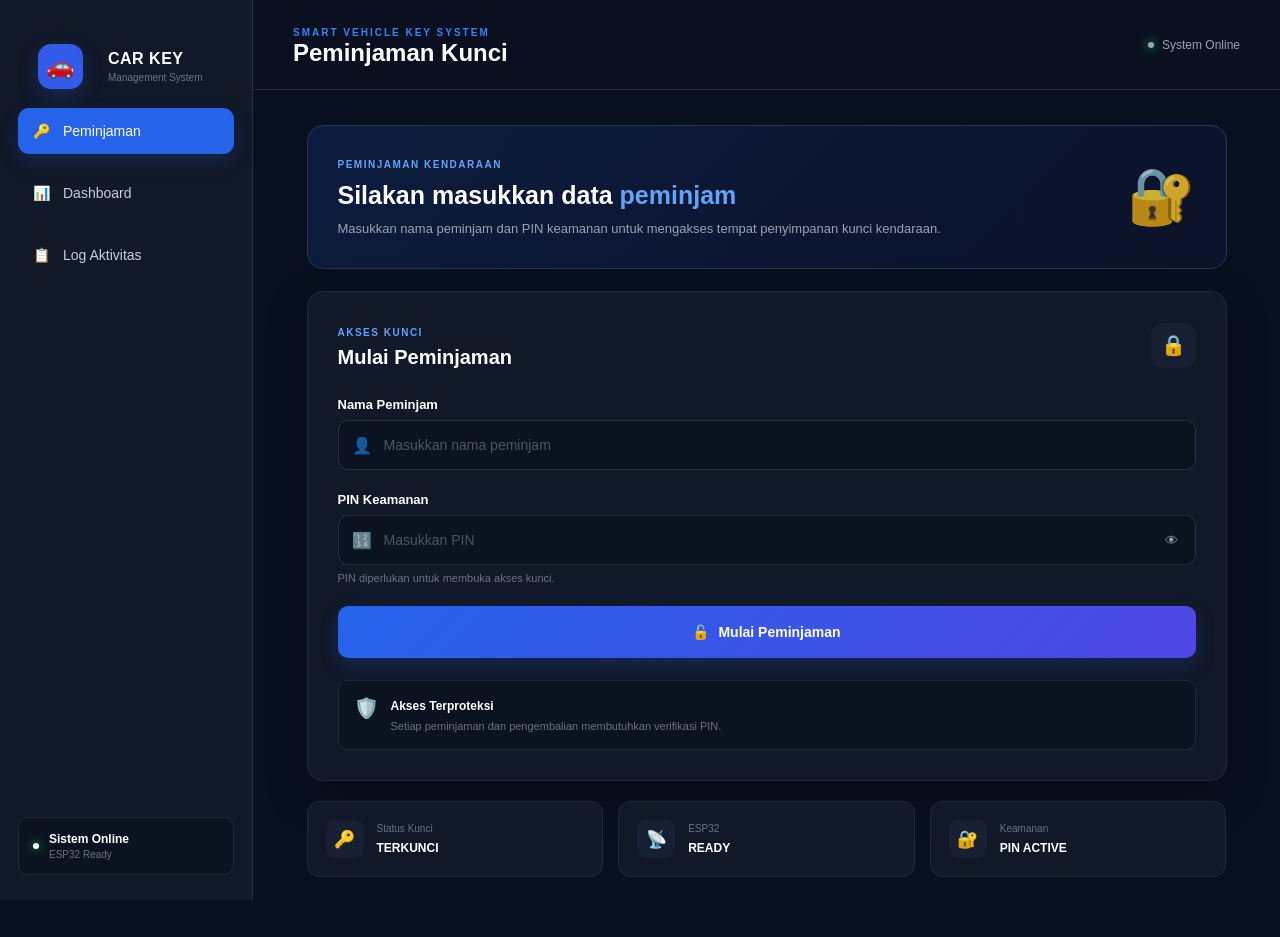
==== website/dashboard.html @ c1d420bd "first kamaju" ====
<!DOCTYPE html>
<html lang="id">

<head>

    <meta charset="UTF-8">

    <meta
        name="viewport"
        content="width=device-width, initial-scale=1.0"
    >

    <title>Dashboard - Car Key Management</title>

    <link
        rel="stylesheet"
        href="style.css"
    >

</head>


<body>


    <!-- SIDEBAR -->

    <aside class="sidebar">

        <div class="brand">

            <div class="brand-icon">
                🚗
            </div>

            <div>

                <h2>CAR KEY</h2>

                <span>
                    Management System
                </span>

            </div>

        </div>


        <nav class="menu">

            <a
                href="index.html"
                class="menu-item"
            >

                <span>🔑</span>

                <span>
                    Peminjaman
                </span>

            </a>


           <a
    href="dashboard.html"
    class="menu-item active"
>

    <span>📊</span>

    <span>
        Dashboard
    </span>

</a>


<a
    href="pengembalian.html"
    class="menu-item"
>

    <span>↩️</span>

    <span>
        Pengembalian
    </span>

</a>


<a
    href="logs.html"
    class="menu-item"
>

    <span>📋</span>

    <span>
        Log Aktivitas
    </span>

</a>

        </nav>


        <div class="sidebar-bottom">

            <div class="system-status">

                <span class="status-dot"></span>

                <div>

                    <strong>
                        Sistem Online
                    </strong>

                    <small>
                        ESP32 Ready
                    </small>

                </div>

            </div>

        </div>

    </aside>



    <!-- MAIN -->

    <main class="main-content">


        <!-- TOPBAR -->

        <header class="topbar">

            <div>

                <span class="page-label">
                    SMART VEHICLE KEY SYSTEM
                </span>

                <h1>
                    Dashboard
                </h1>

            </div>


            <div
                class="top-status"
                id="topStatus"
            >

                <span class="status-dot"></span>

                Checking...

            </div>

        </header>



        <!-- CONTENT -->

        <section class="content">


            <!-- STATUS UTAMA -->

            <div class="dashboard-status-card">


                <div>

                    <span class="card-label">
                        STATUS KUNCI
                    </span>

                    <h2 id="doorStatus">
                        Memuat...
                    </h2>

                    <p id="activity">
                        Mengambil status ESP32...
                    </p>

                </div>


                <div
                    class="dashboard-lock-icon"
                    id="lockIcon"
                >
                    🔒
                </div>


            </div>



            <!-- CONTROL -->

            <div class="loan-card">

                <div class="card-header">

                    <div>

                        <span class="card-label">
                            KONTROL KUNCI
                        </span>

                        <h2>
                            Kontrol Pintu
                        </h2>

                    </div>

                </div>


                <div class="control-buttons">


                    <button
                        class="btn-primary"
                        id="unlockBtn"
                    >

                        🔓
                        UNLOCK

                    </button>


                    <button
                        class="btn-secondary"
                        id="lockBtn"
                    >

                        🔒
                        LOCK

                    </button>


                </div>


                <div
                    id="controlMessage"
                    class="control-message"
                ></div>

            </div>



            <!-- PEMINJAM -->

            <div class="loan-card">

                <div class="card-header">

                    <div>

                        <span class="card-label">
                            INFORMASI PEMINJAMAN
                        </span>

                        <h2>
                            Peminjam Aktif
                        </h2>

                    </div>

                </div>


                <div class="borrower-display">

                    <span>
                        👤
                    </span>

                    <strong id="activeBorrower">
                        Tidak ada peminjam
                    </strong>

                </div>

            </div>



            <!-- INFO ESP32 -->

            <div class="info-grid">


                <div class="info-card">

                    <div class="info-icon">
                        📡
                    </div>

                    <div>

                        <span>
                            ESP32
                        </span>

                        <strong id="espStatus">
                            -
                        </strong>

                    </div>

                </div>



                <div class="info-card">

                    <div class="info-icon">
                        🔌
                    </div>

                    <div>

                        <span>
                            GPIO
                        </span>

                        <strong id="gpio">
                            -
                        </strong>

                    </div>

                </div>



                <div class="info-card">

                    <div class="info-icon">
                        🌐
                    </div>

                    <div>

                        <span>
                            IP ESP32
                        </span>

                        <strong id="espIp">
                            -
                        </strong>

                    </div>

                </div>



                <div class="info-card">

                    <div class="info-icon">
                        📶
                    </div>

                    <div>

                        <span>
                            RSSI
                        </span>

                        <strong id="rssi">
                            -
                        </strong>

                    </div>

                </div>



                <div class="info-card">

                    <div class="info-icon">
                        ⏱️
                    </div>

                    <div>

                        <span>
                            Uptime
                        </span>

                        <strong id="uptime">
                            -
                        </strong>

                    </div>

                </div>



                <div class="info-card">

                    <div class="info-icon">
                        💾
                    </div>

                    <div>

                        <span>
                            Free Heap
                        </span>

                        <strong id="freeHeap">
                            -
                        </strong>

                    </div>

                </div>


            </div>


        </section>


    </main>



    <!-- JAVASCRIPT -->

    <script src="config.js"></script>

    <script src="dashboard.js"></script>


</body>

</html>
---- website/style.css ----
/* =========================================
   GLOBAL
========================================= */

* {
    margin: 0;
    padding: 0;
    box-sizing: border-box;
}

body {
    font-family: Arial, Helvetica, sans-serif;
    background: #0b1120;
    color: #e5e7eb;
    min-height: 100vh;
}


/* =========================================
   SIDEBAR
========================================= */

.sidebar {
    position: fixed;
    left: 0;
    top: 0;

    width: 260px;
    height: 100vh;

    background: #111827;

    border-right: 1px solid #1f2937;

    display: flex;
    flex-direction: column;

    padding: 25px 18px;

    z-index: 100;
}


/* BRAND */

.brand {
    display: flex;
    align-items: center;

    gap: 12px;

    padding: 5px 10px 30px;
}

.brand-icon {
    width: 45px;
    height: 45px;

    background: linear-gradient(
        135deg,
        #2563eb,
        #4f46e5
    );

    border-radius: 12px;

    display: flex;
    align-items: center;
    justify-content: center;

    font-size: 23px;

    box-shadow: 0 8px 25px rgba(37, 99, 235, 0.25);
}

.brand h2 {
    font-size: 16px;
    letter-spacing: 1px;
}

.brand span {
    display: block;

    font-size: 10px;

    color: #6b7280;

    margin-top: 3px;
}


/* MENU */

.menu {
    display: flex;
    flex-direction: column;

    gap: 8px;
}

.menu-item {
    display: flex;
    align-items: center;

    gap: 13px;

    padding: 13px 15px;

    border-radius: 10px;

    color: #9ca3af;

    text-decoration: none;

    font-size: 14px;

    transition: 0.2s;
}

.menu-item:hover {
    background: #1f2937;
    color: white;
}

.menu-item.active {
    background: linear-gradient(
        90deg,
        #1d4ed8,
        #2563eb
    );

    color: white;

    box-shadow: 0 8px 20px rgba(37, 99, 235, 0.18);
}


/* SIDEBAR BOTTOM */

.sidebar-bottom {
    margin-top: auto;
}

.system-status {
    display: flex;

    align-items: center;

    gap: 10px;

    padding: 14px;

    background: #0b1220;

    border: 1px solid #1f2937;

    border-radius: 10px;
}

.system-status strong {
    display: block;

    font-size: 12px;
}

.system-status small {
    display: block;

    margin-top: 3px;

    color: #6b7280;

    font-size: 10px;
}


/* =========================================
   STATUS DOT
========================================= */

.status-dot {
    width: 8px;
    height: 8px;

    border-radius: 50%;

    background: #22c55e;

    box-shadow: 0 0 10px #22c55e;

    display: inline-block;
}


/* =========================================
   MAIN
========================================= */

.main-content {
    margin-left: 260px;

    min-height: 100vh;
}


/* =========================================
   TOPBAR
========================================= */

.topbar {
    height: 90px;

    padding: 20px 40px;

    border-bottom: 1px solid #1f2937;

    display: flex;

    justify-content: space-between;

    align-items: center;

    background: rgba(11, 17, 32, 0.85);
}

.page-label {
    font-size: 10px;

    letter-spacing: 2px;

    color: #3b82f6;

    font-weight: bold;
}

.topbar h1 {
    font-size: 23px;

    margin-top: 5px;
}

.top-status {
    display: flex;

    align-items: center;

    gap: 8px;

    font-size: 12px;

    color: #9ca3af;
}


/* =========================================
   CONTENT
========================================= */

.content {
    max-width: 1000px;

    margin: auto;

    padding: 35px 40px 60px;
}


/* =========================================
   WELCOME CARD
========================================= */

.welcome-card {
    display: flex;

    justify-content: space-between;

    align-items: center;

    padding: 28px 30px;

    margin-bottom: 22px;

    border-radius: 16px;

    background:
        linear-gradient(
            135deg,
            rgba(37, 99, 235, 0.15),
            rgba(79, 70, 229, 0.05)
        );

    border: 1px solid #263554;
}

.card-label {
    color: #60a5fa;

    font-size: 10px;

    font-weight: bold;

    letter-spacing: 1.5px;
}

.welcome-card h2 {
    font-size: 25px;

    margin: 9px 0;
}

.welcome-card h2 span {
    color: #60a5fa;
}

.welcome-card p {
    max-width: 650px;

    color: #9ca3af;

    font-size: 13px;

    line-height: 1.6;
}

.welcome-icon {
    font-size: 55px;

    opacity: 0.8;
}


/* =========================================
   LOAN CARD
========================================= */

.loan-card {
    background: #111827;

    border: 1px solid #1f2937;

    border-radius: 16px;

    padding: 30px;

    box-shadow:
        0 15px 40px rgba(0, 0, 0, 0.25);
}

.card-header {
    display: flex;

    justify-content: space-between;

    align-items: center;

    margin-bottom: 28px;
}

.card-header h2 {
    margin-top: 6px;

    font-size: 20px;
}

.lock-icon {
    width: 45px;
    height: 45px;

    border-radius: 12px;

    background: #172033;

    display: flex;

    align-items: center;
    justify-content: center;

    font-size: 20px;
}


/* =========================================
   FORM
========================================= */

.form-group {
    margin-bottom: 22px;
}

.form-group label {
    display: block;

    font-size: 13px;

    font-weight: bold;

    margin-bottom: 8px;
}

.input-wrapper {
    position: relative;
}

.input-icon {
    position: absolute;

    left: 14px;

    top: 50%;

    transform: translateY(-50%);

    font-size: 16px;

    opacity: 0.7;
}

.input-wrapper input {
    width: 100%;

    height: 50px;

    background: #0b1220;

    border: 1px solid #263244;

    border-radius: 10px;

    color: white;

    font-size: 14px;

    padding: 0 45px;

    outline: none;

    transition: 0.2s;
}

.input-wrapper input:focus {
    border-color: #3b82f6;

    box-shadow:
        0 0 0 3px rgba(59, 130, 246, 0.1);
}

.input-wrapper input::placeholder {
    color: #4b5563;
}

.show-pin {
    position: absolute;

    right: 10px;

    top: 50%;

    transform: translateY(-50%);

    background: transparent;

    border: none;

    color: #9ca3af;

    cursor: pointer;

    padding: 8px;
}

.show-pin:hover {
    color: white;
}

.input-help {
    display: block;

    color: #6b7280;

    font-size: 11px;

    margin-top: 7px;
}


/* =========================================
   BUTTON
========================================= */

.btn-primary {
    width: 100%;

    height: 52px;

    border: none;

    border-radius: 10px;

    background: linear-gradient(
        135deg,
        #2563eb,
        #4f46e5
    );

    color: white;

    font-size: 14px;

    font-weight: bold;

    cursor: pointer;

    display: flex;

    align-items: center;

    justify-content: center;

    gap: 9px;

    transition: 0.2s;

    box-shadow:
        0 8px 20px rgba(37, 99, 235, 0.2);
}

.btn-primary:hover {
    transform: translateY(-1px);

    box-shadow:
        0 12px 25px rgba(37, 99, 235, 0.3);
}

.btn-primary:active {
    transform: translateY(0);
}


/* =========================================
   SECURITY
========================================= */

.security-info {
    margin-top: 22px;

    padding: 15px;

    border-radius: 10px;

    background: #0b1220;

    border: 1px solid #1f2937;

    display: flex;

    gap: 12px;

    align-items: flex-start;
}

.security-icon {
    font-size: 20px;
}

.security-info strong {
    font-size: 12px;
}

.security-info p {
    color: #6b7280;

    font-size: 11px;

    margin-top: 4px;

    line-height: 1.5;
}


/* =========================================
   INFO GRID
========================================= */

.info-grid {
    display: grid;

    grid-template-columns:
        repeat(3, 1fr);

    gap: 15px;

    margin-top: 20px;
}

.info-card {
    background: #111827;

    border: 1px solid #1f2937;

    border-radius: 12px;

    padding: 18px;

    display: flex;

    align-items: center;

    gap: 13px;
}

.info-icon {
    width: 38px;
    height: 38px;

    background: #172033;

    border-radius: 9px;

    display: flex;

    align-items: center;

    justify-content: center;

    font-size: 17px;
}

.info-card span {
    display: block;

    color: #6b7280;

    font-size: 10px;

    margin-bottom: 4px;
}

.info-card strong {
    font-size: 12px;
}


/* =========================================
   RESPONSIVE
========================================= */

@media (max-width: 800px) {

    .sidebar {
        width: 210px;
    }

    .main-content {
        margin-left: 210px;
    }

    .content {
        padding: 25px 20px;
    }

    .topbar {
        padding: 20px;
    }

    .info-grid {
        grid-template-columns: 1fr;
    }

}


@media (max-width: 600px) {

    .sidebar {
        position: relative;

        width: 100%;

        height: auto;

        border-right: none;

        border-bottom: 1px solid #1f2937;
    }

    .main-content {
        margin-left: 0;
    }

    .menu {
        flex-direction: row;

        overflow-x: auto;
    }

    .menu-item {
        white-space: nowrap;
    }

    .sidebar-bottom {
        display: none;
    }

    .topbar {
        height: auto;

        gap: 15px;

        align-items: flex-start;

        flex-direction: column;
    }

    .welcome-card {
        align-items: flex-start;
    }

    .welcome-icon {
        display: none;
    }

}

/* =================================
   DASHBOARD
================================= */

.dashboard-status-card {

    display: flex;

    justify-content: space-between;

    align-items: center;

    padding: 30px;

    margin-bottom: 20px;

    border-radius: 18px;

    background:
        linear-gradient(
            135deg,
            rgba(255,255,255,0.08),
            rgba(255,255,255,0.03)
        );

    border: 1px solid rgba(255,255,255,0.08);

}


.dashboard-status-card h2 {

    margin: 10px 0;

    font-size: 32px;

}


.dashboard-status-card p {

    margin: 0;

    opacity: 0.65;

}


.dashboard-lock-icon {

    font-size: 70px;

}


.control-buttons {

    display: flex;

    gap: 15px;

    margin-top: 20px;

}


.btn-secondary {

    padding: 14px 24px;

    border: 1px solid rgba(255,255,255,0.15);

    border-radius: 10px;

    background: rgba(255,255,255,0.06);

    color: white;

    cursor: pointer;

    font-size: 15px;

    font-weight: 600;

}


.btn-secondary:hover {

    background: rgba(255,255,255,0.12);

}


.btn-primary:disabled,
.btn-secondary:disabled {

    opacity: 0.5;

    cursor: not-allowed;

}


.control-message {

    margin-top: 18px;

    min-height: 24px;

    font-size: 14px;

}


.borrower-display {

    display: flex;

    align-items: center;

    gap: 15px;

    padding: 20px;

    border-radius: 12px;

    background: rgba(255,255,255,0.04);

}


.borrower-display span {

    font-size: 30px;

}


.borrower-display strong {

    font-size: 20px;

}


.status-dot.offline {

    background: #777;

}

/* ==========================================
   REDESIGN HALAMAN PENGEMBALIAN
   ========================================== */

.return-page {
    max-width: 1000px;
}


/* ==========================================
   HEADER
   ========================================== */

.return-header {
    display: flex;
    align-items: center;
    gap: 18px;

    margin-bottom: 25px;
}

.return-header-icon {
    width: 58px;
    height: 58px;

    display: flex;
    align-items: center;
    justify-content: center;

    border-radius: 15px;

    background: rgba(255, 255, 255, 0.07);

    font-size: 28px;
}

.return-header h2 {
    margin: 0 0 5px;

    font-size: 24px;
}

.return-header p {
    margin: 0;

    font-size: 14px;

    opacity: 0.6;

    line-height: 1.5;
}


/* ==========================================
   PEMINJAM AKTIF
   ========================================== */

.return-borrower-card {
    display: flex;
    align-items: center;

    gap: 16px;

    padding: 20px 22px;

    margin-bottom: 20px;

    border-radius: 15px;

    background: rgba(255, 255, 255, 0.04);

    border: 1px solid rgba(255, 255, 255, 0.08);
}

.return-borrower-icon {
    width: 48px;
    height: 48px;

    display: flex;
    align-items: center;
    justify-content: center;

    border-radius: 12px;

    background: rgba(255, 255, 255, 0.07);

    font-size: 22px;
}

.return-borrower-info {
    display: flex;
    flex-direction: column;

    gap: 5px;

    flex: 1;
}

.return-borrower-info span {
    font-size: 11px;

    letter-spacing: 0.8px;

    opacity: 0.5;
}

.return-borrower-info strong {
    font-size: 17px;
}

.borrower-status {
    padding: 7px 12px;

    border-radius: 20px;

    font-size: 11px;

    font-weight: 700;

    background: rgba(255, 255, 255, 0.07);
}


/* ==========================================
   PROCESS CARD
   ========================================== */

.return-process-card {
    padding: 28px;

    border-radius: 18px;

    background: rgba(255, 255, 255, 0.035);

    border: 1px solid rgba(255, 255, 255, 0.08);
}

.return-process-title {
    margin-bottom: 25px;
}

.section-label {
    display: block;

    margin-bottom: 6px;

    font-size: 11px;

    letter-spacing: 1px;

    opacity: 0.5;
}

.return-process-title h2 {
    margin: 0;

    font-size: 21px;
}


/* ==========================================
   STEP INDICATOR
   ========================================== */

.return-steps {
    display: flex;
    align-items: center;

    margin-bottom: 28px;
}

.return-step {
    display: flex;
    align-items: center;

    gap: 10px;

    opacity: 0.35;

    transition: 0.25s ease;
}

.return-step.active {
    opacity: 1;
}

.step-number {
    width: 34px;
    height: 34px;

    display: flex;
    align-items: center;
    justify-content: center;

    border-radius: 50%;

    background: rgba(255, 255, 255, 0.08);

    font-size: 13px;

    font-weight: 700;
}

.return-step.active .step-number {
    background: rgba(255, 255, 255, 0.18);
}

.step-info {
    display: flex;
    flex-direction: column;

    gap: 3px;
}

.step-info strong {
    font-size: 12px;
}

.step-info span {
    font-size: 10px;

    opacity: 0.55;
}

.step-line {
    flex: 1;

    height: 1px;

    margin: 0 14px;

    background: rgba(255, 255, 255, 0.12);
}


/* ==========================================
   INSTRUKSI
   ========================================== */

.return-instruction {
    display: flex;

    gap: 14px;

    padding: 17px;

    margin-bottom: 25px;

    border-radius: 13px;

    background: rgba(255, 255, 255, 0.035);

    border: 1px solid rgba(255, 255, 255, 0.07);
}

.instruction-icon {
    width: 40px;
    height: 40px;

    flex-shrink: 0;

    display: flex;
    align-items: center;
    justify-content: center;

    border-radius: 10px;

    background: rgba(255, 255, 255, 0.07);

    font-size: 19px;
}

.return-instruction strong {
    display: block;

    margin-bottom: 5px;

    font-size: 13px;
}

.return-instruction p {
    margin: 0;

    font-size: 12px;

    line-height: 1.6;

    opacity: 0.6;
}


/* ==========================================
   PIN
   ========================================== */

.return-pin-group {
    display: flex;

    flex-direction: column;

    gap: 8px;

    margin-bottom: 18px;
}

.return-pin-group label {
    font-size: 12px;

    font-weight: 700;

    letter-spacing: 0.5px;
}

.return-pin-group input {
    width: 100%;

    box-sizing: border-box;

    padding: 14px 16px;

    border-radius: 11px;

    border: 1px solid rgba(255, 255, 255, 0.12);

    background: rgba(255, 255, 255, 0.045);

    color: inherit;

    font-size: 16px;

    outline: none;

    transition: 0.2s ease;
}

.return-pin-group input:focus {
    border-color: rgba(255, 255, 255, 0.35);

    background: rgba(255, 255, 255, 0.06);
}


/* ==========================================
   BUTTON
   ========================================== */

.return-button {
    width: 100%;

    padding: 15px 20px;

    border-radius: 11px;

    font-size: 13px;

    font-weight: 700;

    letter-spacing: 0.3px;

    cursor: pointer;

    transition: 0.2s ease;
}

.return-button:disabled {
    opacity: 0.5;

    cursor: not-allowed;
}

#finishReturnBtn {
    margin-top: 10px;
}


/* ==========================================
   MESSAGE
   ========================================== */

#returnMessage {
    margin-top: 16px;

    padding: 12px;

    border-radius: 10px;

    text-align: center;

    font-size: 12px;

    line-height: 1.5;
}


/* ==========================================
   MOBILE
   ========================================== */

@media (max-width: 768px) {

    .return-header {
        align-items: flex-start;
    }

    .return-header h2 {
        font-size: 20px;
    }

    .return-process-card {
        padding: 20px;
    }

    .return-steps {
        align-items: flex-start;
    }

    .return-step {
        flex-direction: column;
        text-align: center;
    }

    .step-line {
        margin-top: 16px;
    }

    .step-info span {
        display: none;
    }

    .borrower-status {
        display: none;
    }

}

/* =========================================================
   SMART VEHICLE KEY SYSTEM
   LOG AKTIVITAS
   ========================================================= */


/* =========================================================
   RESET DASAR
   ========================================================= */

* {
    box-sizing: border-box;
}

html,
body {
    margin: 0;
    padding: 0;
    min-height: 100%;
}


/* =========================================================
   BODY
   ========================================================= */

body {
    background: #080f1f;
    color: #ffffff;
    font-family: Arial, Helvetica, sans-serif;
}


/* =========================================================
   SIDEBAR
   ========================================================= */

.sidebar {
    position: fixed;
    left: 0;
    top: 0;

    width: 253px;
    height: 100vh;

    background: #111827;

    border-right: 1px solid #253047;

    display: flex;
    flex-direction: column;

    z-index: 1000;
}


/* =========================================================
   BRAND
   ========================================================= */

.brand {
    display: flex;
    align-items: center;

    padding: 19px 20px;

    min-height: 78px;
}


.brand-icon {
    width: 45px;
    height: 45px;

    background: #315be8;

    border-radius: 13px;

    display: flex;
    align-items: center;
    justify-content: center;

    font-size: 23px;

    margin-right: 13px;

    box-shadow: 0 7px 20px rgba(37, 99, 235, 0.25);
}


.brand h2 {
    margin: 0;

    font-size: 16px;

    letter-spacing: 0.5px;

    color: #ffffff;
}


.brand span {
    display: block;

    margin-top: 4px;

    font-size: 10px;

    color: #66758f;
}


/* =========================================================
   SIDEBAR MENU
   ========================================================= */

.sidebar-menu {
    padding: 15px 11px;
}


.menu-item {
    display: flex;
    align-items: center;

    height: 46px;

    padding: 0 15px;

    margin-bottom: 8px;

    border-radius: 11px;

    color: #c6cedd;

    text-decoration: none;

    font-size: 14px;

    transition:
        background 0.2s ease,
        color 0.2s ease;
}


.menu-item:hover {
    background: #18243a;

    color: #ffffff;
}


.menu-item.active {
    background: #2563eb;

    color: #ffffff;

    box-shadow:
        0 8px 20px rgba(37, 99, 235, 0.18);
}


.menu-icon {
    width: 27px;

    font-size: 15px;

    text-align: center;

    margin-right: 5px;
}


/* =========================================================
   SIDEBAR STATUS
   ========================================================= */

.sidebar-status {
    margin-top: auto;

    margin-left: 11px;
    margin-right: 18px;
    margin-bottom: 25px;

    min-height: 58px;

    border: 1px solid #26334a;

    border-radius: 10px;

    background: #0c1424;

    display: flex;
    align-items: center;

    padding: 12px 13px;
}


.status-indicator {
    width: 8px;
    height: 8px;

    border-radius: 50%;

    background: #22c55e;

    margin-right: 10px;

    box-shadow:
        0 0 8px rgba(34, 197, 94, 0.65);
}


.sidebar-status strong {
    display: block;

    font-size: 11px;

    color: #ffffff;
}


.sidebar-status small {
    display: block;

    margin-top: 3px;

    font-size: 9px;

    color: #71809c;
}


/* =========================================================
   MAIN CONTENT
   ========================================================= */

.main-content {
    margin-left: 253px;

    min-height: 100vh;

    background: #080f1f;
}


/* =========================================================
   TOPBAR
   ========================================================= */

.topbar {
    min-height: 79px;

    padding: 14px 40px;

    border-bottom: 1px solid #202b40;

    display: flex;

    align-items: center;

    justify-content: space-between;
}


.system-label {
    color: #3b82f6;

    font-size: 9px;

    font-weight: 700;

    letter-spacing: 3px;

    margin-bottom: 5px;
}


.topbar h1 {
    margin: 0;

    font-size: 24px;

    line-height: 1.1;

    color: #ffffff;
}


.system-online {
    display: flex;

    align-items: center;

    gap: 8px;

    color: #b8c2d4;

    font-size: 12px;
}


.system-online span {
    width: 8px;
    height: 8px;

    border-radius: 50%;

    background: #22c55e;

    box-shadow:
        0 0 8px rgba(34, 197, 94, 0.75);
}


/* =========================================================
   LOG CONTAINER
   ========================================================= */

.logs-container {
    padding: 35px 86px 50px 86px;
}


/* =========================================================
   LOG CARD
   ========================================================= */

.logs-card {
    width: 100%;

    background: #111827;

    border: 1px solid #253452;

    border-radius: 18px;

    padding: 28px;

    box-shadow:
        0 10px 30px rgba(0, 0, 0, 0.15);
}


/* =========================================================
   LOG HEADER
   ========================================================= */

.logs-header {
    display: flex;

    align-items: center;

    justify-content: space-between;

    gap: 20px;

    margin-bottom: 25px;
}


.logs-title-small {
    color: #3b82f6;

    font-size: 10px;

    font-weight: 700;

    letter-spacing: 2px;

    margin-bottom: 8px;
}


.logs-title {
    margin: 0;

    font-size: 23px;

    color: #ffffff;
}


.logs-subtitle {
    margin: 8px 0 0 0;

    color: #71809c;

    font-size: 12px;

    line-height: 1.5;
}


/* =========================================================
   REFRESH BUTTON
   ========================================================= */

.refresh-btn {
    border: 0;

    outline: none;

    background: #2563eb;

    color: #ffffff;

    border-radius: 9px;

    padding: 11px 17px;

    font-size: 12px;

    font-weight: 700;

    cursor: pointer;

    white-space: nowrap;

    transition:
        transform 0.15s ease,
        opacity 0.15s ease;
}


.refresh-btn:hover {
    opacity: 0.9;

    transform: translateY(-1px);
}


.refresh-btn:active {
    transform: translateY(0);
}


.refresh-btn:disabled {
    opacity: 0.6;

    cursor: wait;

    transform: none;
}


/* =========================================================
   TABLE WRAPPER
   ========================================================= */

.table-wrapper {
    width: 100%;

    overflow-x: auto;

    border: 1px solid #253452;

    border-radius: 12px;

    background: #0c1424;
}


/* =========================================================
   TABLE
   ========================================================= */

.activity-table {
    width: 100%;

    min-width: 760px;

    border-collapse: collapse;
}


.activity-table thead {
    background: #172033;
}


.activity-table th {
    padding: 15px 16px;

    text-align: left;

    color: #7ea9ff;

    font-size: 10px;

    font-weight: 700;

    letter-spacing: 1px;

    text-transform: uppercase;

    white-space: nowrap;
}


.activity-table td {
    padding: 15px 16px;

    border-top: 1px solid #202d45;

    color: #d9e1ef;

    font-size: 12px;

    white-space: nowrap;
}


.activity-table tbody tr {
    transition: background 0.15s ease;
}


.activity-table tbody tr:hover {
    background: #141e31;
}


/* =========================================================
   LOAN ID
   ========================================================= */

.activity-table td strong {
    color: #ffffff;

    font-weight: 700;
}


/* =========================================================
   ACTIVITY BADGE
   ========================================================= */

.activity-badge {
    display: inline-flex;

    align-items: center;

    padding: 6px 10px;

    border-radius: 7px;

    background: rgba(59, 130, 246, 0.12);

    color: #60a5fa;

    font-size: 10px;

    font-weight: 700;

    letter-spacing: 0.3px;
}


/* =========================================================
   STATUS BADGE
   ========================================================= */

.status-badge {
    display: inline-flex;

    align-items: center;

    gap: 7px;

    padding: 6px 10px;

    border-radius: 20px;

    font-size: 10px;

    font-weight: 700;
}


.status-success {
    background: rgba(34, 197, 94, 0.12);

    color: #4ade80;
}


.status-failed {
    background: rgba(239, 68, 68, 0.12);

    color: #f87171;
}


.status-dot {
    width: 6px;
    height: 6px;

    border-radius: 50%;

    background: currentColor;
}


/* =========================================================
   LOADING
   ========================================================= */

.loading {
    padding: 40px !important;

    text-align: center !important;

    color: #71809c !important;
}


/* =========================================================
   EMPTY / ERROR
   ========================================================= */

.empty-row {
    padding: 40px !important;

    text-align: center !important;

    color: #66758f !important;

    line-height: 1.7;
}


.empty-row small {
    color: #52617a;
}


/* =========================================================
   SCROLLBAR
   ========================================================= */

.table-wrapper::-webkit-scrollbar {
    height: 7px;
}


.table-wrapper::-webkit-scrollbar-track {
    background: #0b1220;
}


.table-wrapper::-webkit-scrollbar-thumb {
    background: #293751;

    border-radius: 10px;
}


.table-wrapper::-webkit-scrollbar-thumb:hover {
    background: #3a4b6a;
}


/* =========================================================
   RESPONSIVE
   ========================================================= */

@media (max-width: 1000px) {

    .sidebar {
        width: 220px;
    }

    .main-content {
        margin-left: 220px;
    }

    .logs-container {
        padding: 30px;
    }

}


@media (max-width: 760px) {

    .sidebar {
        position: relative;

        width: 100%;

        height: auto;

        border-right: none;

        border-bottom: 1px solid #253047;
    }


    .sidebar-menu {
        display: flex;

        overflow-x: auto;

        padding: 10px;
    }


    .menu-item {
        flex: 0 0 auto;

        margin-right: 5px;

        margin-bottom: 0;
    }


    .sidebar-status {
        display: none;
    }


    .main-content {
        margin-left: 0;
    }


    .topbar {
        padding: 18px 22px;
    }


    .logs-container {
        padding: 22px;
    }


    .logs-header {
        align-items: flex-start;

        flex-direction: column;
    }

}
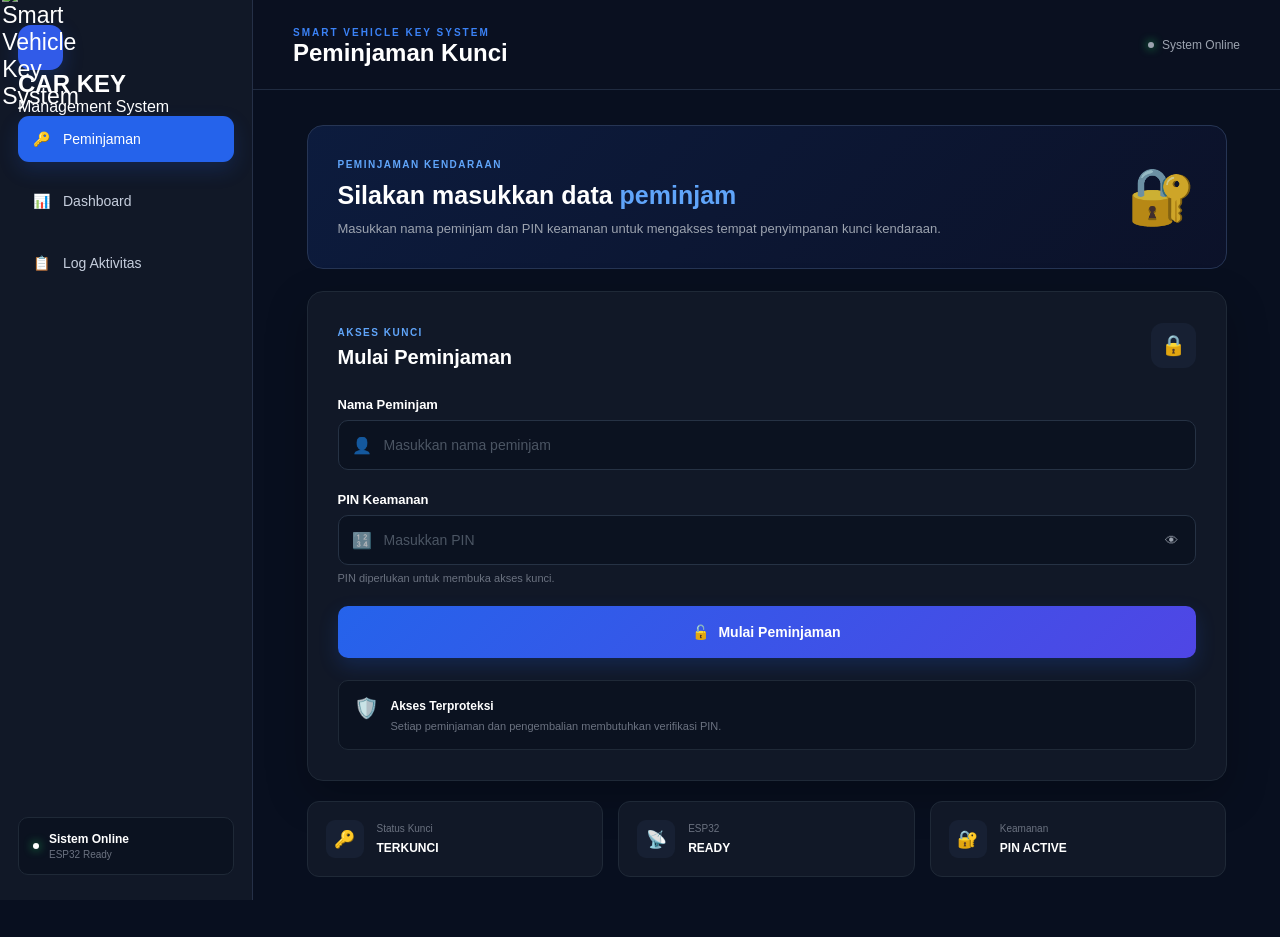
==== commit a6136ae8: "Replace car emoji with logo image in dashboard" ====
--- a/website/dashboard.html
+++ b/website/dashboard.html
@@ -30,7 +30,7 @@
         <div class="brand">
 
             <div class="brand-icon">
-                🚗
+            <img src="assets/logo.png" alt="Smart Vehicle Key System">
             </div>
 
             <div>
@@ -458,4 +458,4 @@
 
 </body>
 
-</html>+</html>
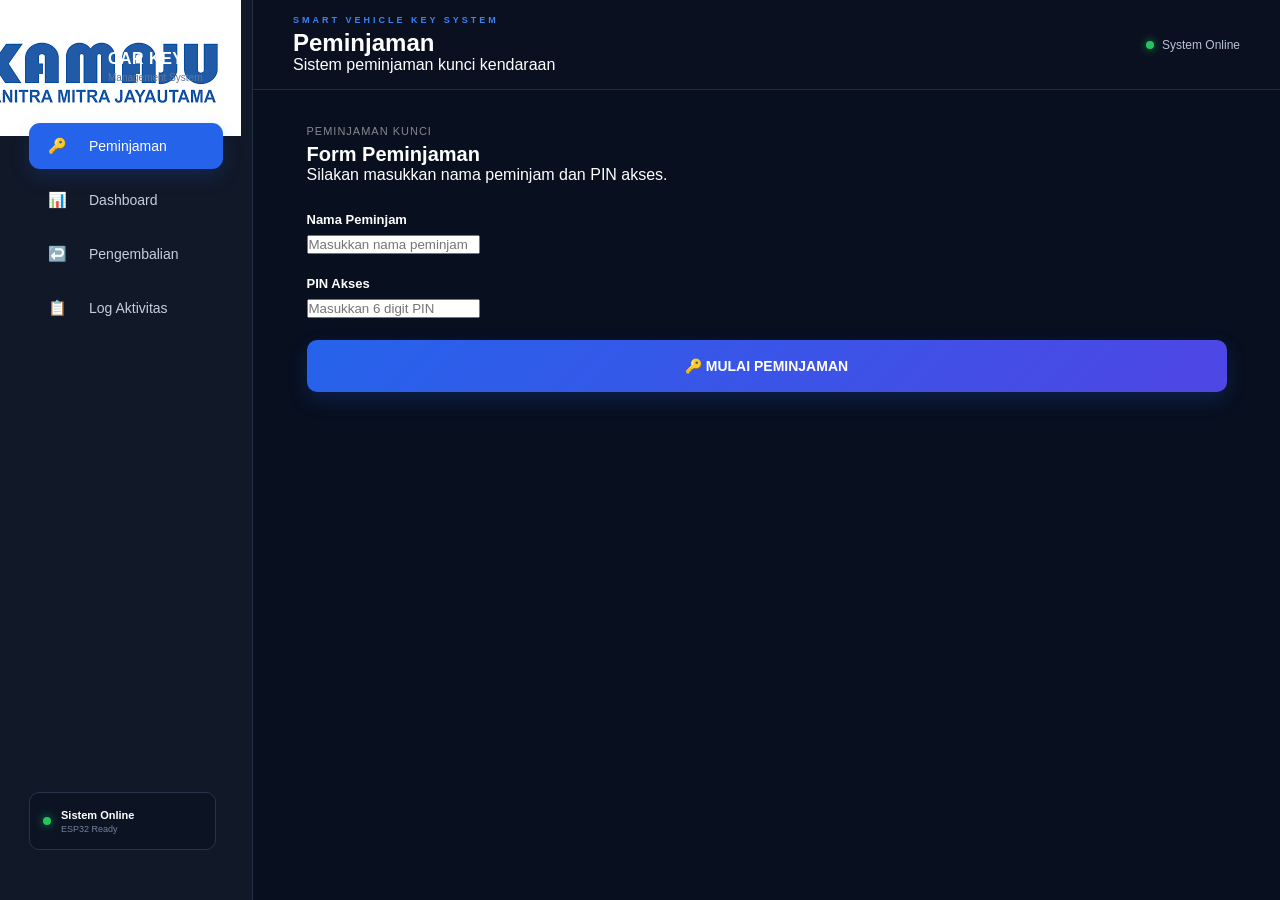
==== commit 1ce5e031: "Update dashboard title and sidebar content" ====
--- a/website/dashboard.html
+++ b/website/dashboard.html
@@ -10,8 +10,16 @@
         content="width=device-width, initial-scale=1.0"
     >
 
-    <title>Dashboard - Car Key Management</title>
-
+    <title>Dashboard - CAR KEY</title>
+
+    <!-- FAVICON -->
+    <link
+        rel="icon"
+        type="image/png"
+        href="assets/logo.png"
+    >
+
+    <!-- CSS -->
     <link
         rel="stylesheet"
         href="style.css"
@@ -23,437 +31,383 @@
 <body>
 
 
-    <!-- SIDEBAR -->
-
-    <aside class="sidebar">
-
-        <div class="brand">
-
-            <div class="brand-icon">
-            <img src="assets/logo.png" alt="Smart Vehicle Key System">
-            </div>
-
-            <div>
-
-                <h2>CAR KEY</h2>
-
-                <span>
-                    Management System
-                </span>
-
-            </div>
-
-        </div>
-
-
-        <nav class="menu">
-
-            <a
-                href="index.html"
-                class="menu-item"
+<!-- ==========================================
+     SIDEBAR
+========================================== -->
+
+<aside class="sidebar">
+
+
+    <!-- BRAND -->
+
+    <div class="brand">
+
+        <div class="brand-icon">
+
+            <img
+                src="assets/logo.png"
+                alt="Smart Vehicle Key System"
             >
 
-                <span>🔑</span>
-
-                <span>
-                    Peminjaman
-                </span>
-
-            </a>
-
-
-           <a
-    href="dashboard.html"
-    class="menu-item active"
->
-
-    <span>📊</span>
-
-    <span>
-        Dashboard
-    </span>
-
-</a>
-
-
-<a
-    href="pengembalian.html"
-    class="menu-item"
->
-
-    <span>↩️</span>
-
-    <span>
-        Pengembalian
-    </span>
-
-</a>
-
-
-<a
-    href="logs.html"
-    class="menu-item"
->
-
-    <span>📋</span>
-
-    <span>
-        Log Aktivitas
-    </span>
-
-</a>
-
-        </nav>
-
-
-        <div class="sidebar-bottom">
-
-            <div class="system-status">
-
-                <span class="status-dot"></span>
+        </div>
+
+
+        <div>
+
+            <h2>
+                CAR KEY
+            </h2>
+
+            <span>
+                Management System
+            </span>
+
+        </div>
+
+    </div>
+
+
+
+    <!-- MENU -->
+
+    <nav class="sidebar-menu">
+
+
+        <!-- PEMINJAMAN -->
+
+        <a
+            href="index.html"
+            class="menu-item"
+        >
+
+            <span class="menu-icon">
+                🔑
+            </span>
+
+            <span>
+                Peminjaman
+            </span>
+
+        </a>
+
+
+
+        <!-- DASHBOARD -->
+
+        <a
+            href="dashboard.html"
+            class="menu-item active"
+        >
+
+            <span class="menu-icon">
+                📊
+            </span>
+
+            <span>
+                Dashboard
+            </span>
+
+        </a>
+
+
+
+        <!-- PENGEMBALIAN -->
+
+        <a
+            href="pengembalian.html"
+            class="menu-item"
+        >
+
+            <span class="menu-icon">
+                ↩️
+            </span>
+
+            <span>
+                Pengembalian
+            </span>
+
+        </a>
+
+
+
+        <!-- LOG -->
+
+        <a
+            href="logs.html"
+            class="menu-item"
+        >
+
+            <span class="menu-icon">
+                📋
+            </span>
+
+            <span>
+                Log Aktivitas
+            </span>
+
+        </a>
+
+
+    </nav>
+
+
+
+    <!-- SYSTEM STATUS -->
+
+    <div class="sidebar-status">
+
+        <div class="status-indicator"></div>
+
+        <div>
+
+            <strong>
+                Sistem Online
+            </strong>
+
+            <small>
+                ESP32 Ready
+            </small>
+
+        </div>
+
+    </div>
+
+
+</aside>
+
+
+
+<!-- ==========================================
+     MAIN CONTENT
+========================================== -->
+
+<main class="main-content">
+
+
+    <!-- TOPBAR -->
+
+    <header class="topbar">
+
+        <div>
+
+            <div class="system-label">
+                SMART VEHICLE KEY SYSTEM
+            </div>
+
+            <h1>
+                Dashboard
+            </h1>
+
+            <p>
+                Kontrol dan monitoring tempat penyimpanan kunci
+            </p>
+
+        </div>
+
+
+        <div class="system-online">
+
+            <span></span>
+
+            System Online
+
+        </div>
+
+    </header>
+
+
+
+    <!-- CONTENT -->
+
+    <section class="content">
+
+
+        <!-- STATUS CARD -->
+
+        <div class="card">
+
+            <div class="card-header">
 
                 <div>
 
-                    <strong>
-                        Sistem Online
-                    </strong>
-
-                    <small>
-                        ESP32 Ready
-                    </small>
-
-                </div>
-
-            </div>
-
-        </div>
-
-    </aside>
-
-
-
-    <!-- MAIN -->
-
-    <main class="main-content">
-
-
-        <!-- TOPBAR -->
-
-        <header class="topbar">
-
-            <div>
-
-                <span class="page-label">
-                    SMART VEHICLE KEY SYSTEM
-                </span>
-
-                <h1>
-                    Dashboard
-                </h1>
-
-            </div>
-
+                    <span class="section-label">
+                        STATUS SISTEM
+                    </span>
+
+                    <h2>
+                        Kontrol Tempat Penyimpanan
+                    </h2>
+
+                </div>
+
+            </div>
+
+
+
+            <!-- STATUS -->
 
             <div
-                class="top-status"
-                id="topStatus"
+                id="statusCard"
+                class="status-card"
             >
 
-                <span class="status-dot"></span>
-
-                Checking...
-
-            </div>
-
-        </header>
-
-
-
-        <!-- CONTENT -->
-
-        <section class="content">
-
-
-            <!-- STATUS UTAMA -->
-
-            <div class="dashboard-status-card">
-
-
-                <div>
-
-                    <span class="card-label">
-                        STATUS KUNCI
-                    </span>
-
-                    <h2 id="doorStatus">
-                        Memuat...
-                    </h2>
-
-                    <p id="activity">
-                        Mengambil status ESP32...
-                    </p>
-
-                </div>
-
-
                 <div
-                    class="dashboard-lock-icon"
-                    id="lockIcon"
+                    id="statusIcon"
+                    class="status-icon"
                 >
                     🔒
                 </div>
 
 
-            </div>
-
-
-
-            <!-- CONTROL -->
-
-            <div class="loan-card">
-
-                <div class="card-header">
-
-                    <div>
-
-                        <span class="card-label">
-                            KONTROL KUNCI
-                        </span>
-
-                        <h2>
-                            Kontrol Pintu
-                        </h2>
-
-                    </div>
-
-                </div>
-
-
-                <div class="control-buttons">
-
-
-                    <button
-                        class="btn-primary"
-                        id="unlockBtn"
-                    >
-
-                        🔓
-                        UNLOCK
-
-                    </button>
-
-
-                    <button
-                        class="btn-secondary"
-                        id="lockBtn"
-                    >
-
-                        🔒
-                        LOCK
-
-                    </button>
-
-
-                </div>
-
-
-                <div
-                    id="controlMessage"
-                    class="control-message"
-                ></div>
-
-            </div>
-
-
-
-            <!-- PEMINJAM -->
-
-            <div class="loan-card">
-
-                <div class="card-header">
-
-                    <div>
-
-                        <span class="card-label">
-                            INFORMASI PEMINJAMAN
-                        </span>
-
-                        <h2>
-                            Peminjam Aktif
-                        </h2>
-
-                    </div>
-
-                </div>
-
-
-                <div class="borrower-display">
+                <div class="status-info">
 
                     <span>
-                        👤
+                        STATUS PENYIMPANAN
+                    </span>
+
+                    <strong id="lockStatus">
+                        Memuat...
+                    </strong>
+
+                    <small id="statusDescription">
+                        Mengambil status ESP32...
+                    </small>
+
+                </div>
+
+
+            </div>
+
+
+
+            <!-- CONTROL BUTTON -->
+
+            <div class="control-buttons">
+
+
+                <button
+                    id="unlockBtn"
+                    class="btn-primary"
+                    type="button"
+                >
+
+                    🔓
+                    UNLOCK
+
+                </button>
+
+
+                <button
+                    id="lockBtn"
+                    class="btn-secondary"
+                    type="button"
+                >
+
+                    🔒
+                    LOCK
+
+                </button>
+
+
+            </div>
+
+
+
+            <!-- MESSAGE -->
+
+            <div
+                id="controlMessage"
+                class="control-message"
+            ></div>
+
+
+        </div>
+
+
+
+        <!-- LOAN INFORMATION -->
+
+        <div class="card">
+
+
+            <div class="card-header">
+
+                <div>
+
+                    <span class="section-label">
+                        INFORMASI PEMINJAMAN
+                    </span>
+
+                    <h2>
+                        Peminjam Aktif
+                    </h2>
+
+                </div>
+
+            </div>
+
+
+
+            <div class="loan-info">
+
+
+                <div class="info-item">
+
+                    <span>
+                        PEMINJAM
                     </span>
 
                     <strong id="activeBorrower">
-                        Tidak ada peminjam
+                        -
                     </strong>
 
                 </div>
 
-            </div>
-
-
-
-            <!-- INFO ESP32 -->
-
-            <div class="info-grid">
-
-
-                <div class="info-card">
-
-                    <div class="info-icon">
-                        📡
-                    </div>
-
-                    <div>
-
-                        <span>
-                            ESP32
-                        </span>
-
-                        <strong id="espStatus">
-                            -
-                        </strong>
-
-                    </div>
-
-                </div>
-
-
-
-                <div class="info-card">
-
-                    <div class="info-icon">
-                        🔌
-                    </div>
-
-                    <div>
-
-                        <span>
-                            GPIO
-                        </span>
-
-                        <strong id="gpio">
-                            -
-                        </strong>
-
-                    </div>
-
-                </div>
-
-
-
-                <div class="info-card">
-
-                    <div class="info-icon">
-                        🌐
-                    </div>
-
-                    <div>
-
-                        <span>
-                            IP ESP32
-                        </span>
-
-                        <strong id="espIp">
-                            -
-                        </strong>
-
-                    </div>
-
-                </div>
-
-
-
-                <div class="info-card">
-
-                    <div class="info-icon">
-                        📶
-                    </div>
-
-                    <div>
-
-                        <span>
-                            RSSI
-                        </span>
-
-                        <strong id="rssi">
-                            -
-                        </strong>
-
-                    </div>
-
-                </div>
-
-
-
-                <div class="info-card">
-
-                    <div class="info-icon">
-                        ⏱️
-                    </div>
-
-                    <div>
-
-                        <span>
-                            Uptime
-                        </span>
-
-                        <strong id="uptime">
-                            -
-                        </strong>
-
-                    </div>
-
-                </div>
-
-
-
-                <div class="info-card">
-
-                    <div class="info-icon">
-                        💾
-                    </div>
-
-                    <div>
-
-                        <span>
-                            Free Heap
-                        </span>
-
-                        <strong id="freeHeap">
-                            -
-                        </strong>
-
-                    </div>
-
-                </div>
-
-
-            </div>
-
-
-        </section>
-
-
-    </main>
-
-
-
-    <!-- JAVASCRIPT -->
-
-    <script src="config.js"></script>
-
-    <script src="dashboard.js"></script>
+
+                <div class="info-item">
+
+                    <span>
+                        LOAN ID
+                    </span>
+
+                    <strong id="activeLoanId">
+                        -
+                    </strong>
+
+                </div>
+
+
+                <div class="info-item">
+
+                    <span>
+                        WAKTU MULAI
+                    </span>
+
+                    <strong id="loanStartTime">
+                        -
+                    </strong>
+
+                </div>
+
+
+            </div>
+
+
+        </div>
+
+
+    </section>
+
+
+</main>
+
+
+
+<!-- JAVASCRIPT -->
+
+<script src="config.js"></script>
+
+<script src="dashboard.js"></script>
 
 
 </body>
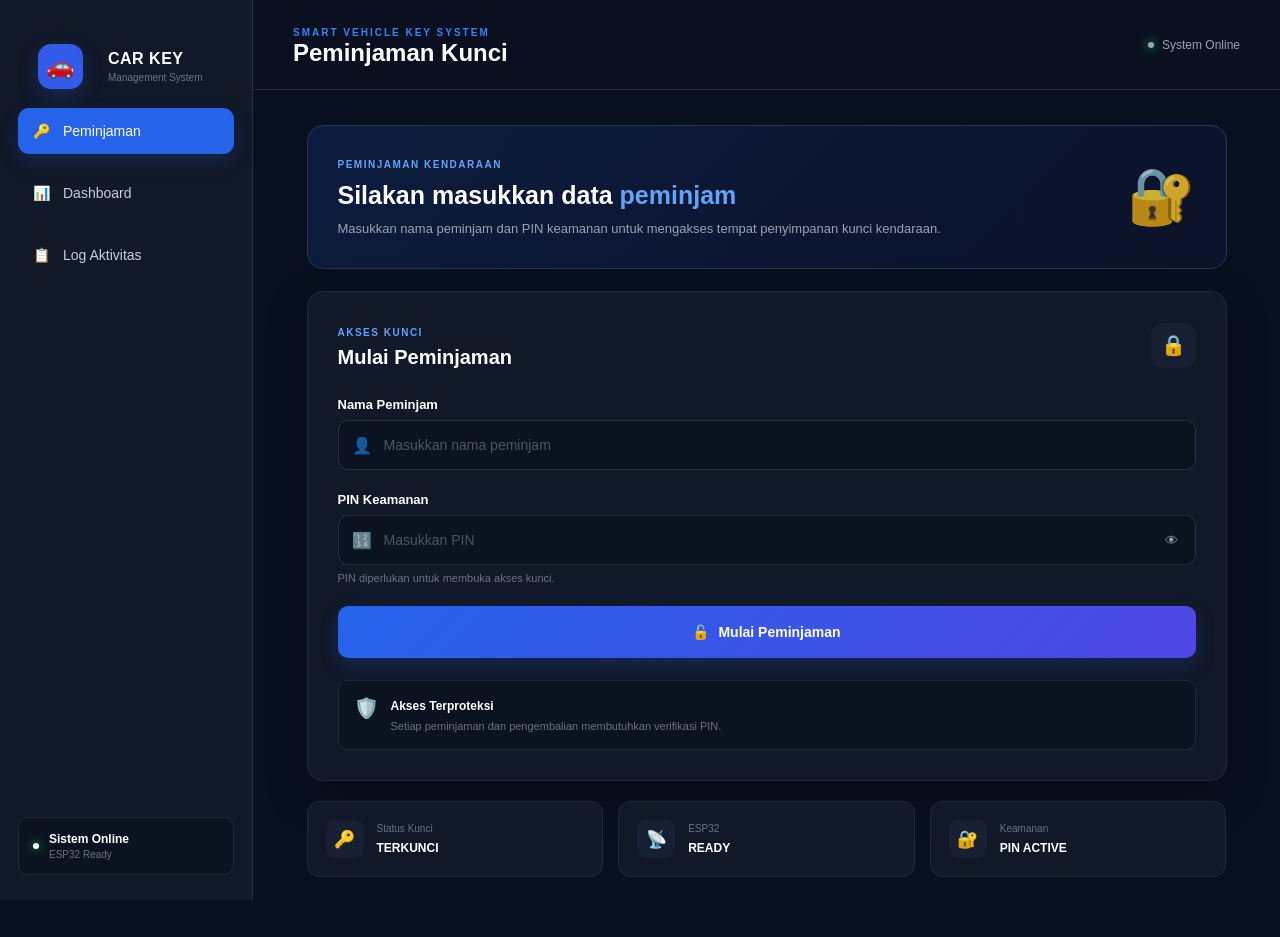
==== commit 9028dead: "Update dashboard title and improve sidebar content" ====
--- a/website/dashboard.html
+++ b/website/dashboard.html
@@ -10,16 +10,8 @@
         content="width=device-width, initial-scale=1.0"
     >
 
-    <title>Dashboard - CAR KEY</title>
-
-    <!-- FAVICON -->
-    <link
-        rel="icon"
-        type="image/png"
-        href="assets/logo.png"
-    >
-
-    <!-- CSS -->
+    <title>Dashboard - Car Key Management</title>
+
     <link
         rel="stylesheet"
         href="style.css"
@@ -31,383 +23,437 @@
 <body>
 
 
-<!-- ==========================================
-     SIDEBAR
-========================================== -->
-
-<aside class="sidebar">
-
-
-    <!-- BRAND -->
-
-    <div class="brand">
-
-        <div class="brand-icon">
-
-            <img
-                src="assets/logo.png"
-                alt="Smart Vehicle Key System"
+    <!-- SIDEBAR -->
+
+    <aside class="sidebar">
+
+        <div class="brand">
+
+            <div class="brand-icon">
+                🚗
+            </div>
+
+            <div>
+
+                <h2>CAR KEY</h2>
+
+                <span>
+                    Management System
+                </span>
+
+            </div>
+
+        </div>
+
+
+        <nav class="menu">
+
+            <a
+                href="index.html"
+                class="menu-item"
             >
 
+                <span>🔑</span>
+
+                <span>
+                    Peminjaman
+                </span>
+
+            </a>
+
+
+           <a
+    href="dashboard.html"
+    class="menu-item active"
+>
+
+    <span>📊</span>
+
+    <span>
+        Dashboard
+    </span>
+
+</a>
+
+
+<a
+    href="pengembalian.html"
+    class="menu-item"
+>
+
+    <span>↩️</span>
+
+    <span>
+        Pengembalian
+    </span>
+
+</a>
+
+
+<a
+    href="logs.html"
+    class="menu-item"
+>
+
+    <span>📋</span>
+
+    <span>
+        Log Aktivitas
+    </span>
+
+</a>
+
+        </nav>
+
+
+        <div class="sidebar-bottom">
+
+            <div class="system-status">
+
+                <span class="status-dot"></span>
+
+                <div>
+
+                    <strong>
+                        Sistem Online
+                    </strong>
+
+                    <small>
+                        ESP32 Ready
+                    </small>
+
+                </div>
+
+            </div>
+
         </div>
 
-
-        <div>
-
-            <h2>
-                CAR KEY
-            </h2>
-
-            <span>
-                Management System
-            </span>
-
-        </div>
-
-    </div>
-
-
-
-    <!-- MENU -->
-
-    <nav class="sidebar-menu">
-
-
-        <!-- PEMINJAMAN -->
-
-        <a
-            href="index.html"
-            class="menu-item"
-        >
-
-            <span class="menu-icon">
-                🔑
-            </span>
-
-            <span>
-                Peminjaman
-            </span>
-
-        </a>
-
-
-
-        <!-- DASHBOARD -->
-
-        <a
-            href="dashboard.html"
-            class="menu-item active"
-        >
-
-            <span class="menu-icon">
-                📊
-            </span>
-
-            <span>
-                Dashboard
-            </span>
-
-        </a>
-
-
-
-        <!-- PENGEMBALIAN -->
-
-        <a
-            href="pengembalian.html"
-            class="menu-item"
-        >
-
-            <span class="menu-icon">
-                ↩️
-            </span>
-
-            <span>
-                Pengembalian
-            </span>
-
-        </a>
-
-
-
-        <!-- LOG -->
-
-        <a
-            href="logs.html"
-            class="menu-item"
-        >
-
-            <span class="menu-icon">
-                📋
-            </span>
-
-            <span>
-                Log Aktivitas
-            </span>
-
-        </a>
-
-
-    </nav>
-
-
-
-    <!-- SYSTEM STATUS -->
-
-    <div class="sidebar-status">
-
-        <div class="status-indicator"></div>
-
-        <div>
-
-            <strong>
-                Sistem Online
-            </strong>
-
-            <small>
-                ESP32 Ready
-            </small>
-
-        </div>
-
-    </div>
-
-
-</aside>
-
-
-
-<!-- ==========================================
-     MAIN CONTENT
-========================================== -->
-
-<main class="main-content">
-
-
-    <!-- TOPBAR -->
-
-    <header class="topbar">
-
-        <div>
-
-            <div class="system-label">
-                SMART VEHICLE KEY SYSTEM
-            </div>
-
-            <h1>
-                Dashboard
-            </h1>
-
-            <p>
-                Kontrol dan monitoring tempat penyimpanan kunci
-            </p>
-
-        </div>
-
-
-        <div class="system-online">
-
-            <span></span>
-
-            System Online
-
-        </div>
-
-    </header>
-
-
-
-    <!-- CONTENT -->
-
-    <section class="content">
-
-
-        <!-- STATUS CARD -->
-
-        <div class="card">
-
-            <div class="card-header">
+    </aside>
+
+
+
+    <!-- MAIN -->
+
+    <main class="main-content">
+
+
+        <!-- TOPBAR -->
+
+        <header class="topbar">
+
+            <div>
+
+                <span class="page-label">
+                    SMART VEHICLE KEY SYSTEM
+                </span>
+
+                <h1>
+                    Dashboard
+                </h1>
+
+            </div>
+
+
+            <div
+                class="top-status"
+                id="topStatus"
+            >
+
+                <span class="status-dot"></span>
+
+                Checking...
+
+            </div>
+
+        </header>
+
+
+
+        <!-- CONTENT -->
+
+        <section class="content">
+
+
+            <!-- STATUS UTAMA -->
+
+            <div class="dashboard-status-card">
+
 
                 <div>
 
-                    <span class="section-label">
-                        STATUS SISTEM
+                    <span class="card-label">
+                        STATUS KUNCI
                     </span>
 
-                    <h2>
-                        Kontrol Tempat Penyimpanan
+                    <h2 id="doorStatus">
+                        Memuat...
                     </h2>
 
-                </div>
-
-            </div>
-
-
-
-            <!-- STATUS -->
-
-            <div
-                id="statusCard"
-                class="status-card"
-            >
+                    <p id="activity">
+                        Mengambil status ESP32...
+                    </p>
+
+                </div>
+
 
                 <div
-                    id="statusIcon"
-                    class="status-icon"
+                    class="dashboard-lock-icon"
+                    id="lockIcon"
                 >
                     🔒
                 </div>
 
 
-                <div class="status-info">
+            </div>
+
+
+
+            <!-- CONTROL -->
+
+            <div class="loan-card">
+
+                <div class="card-header">
+
+                    <div>
+
+                        <span class="card-label">
+                            KONTROL KUNCI
+                        </span>
+
+                        <h2>
+                            Kontrol Pintu
+                        </h2>
+
+                    </div>
+
+                </div>
+
+
+                <div class="control-buttons">
+
+
+                    <button
+                        class="btn-primary"
+                        id="unlockBtn"
+                    >
+
+                        🔓
+                        UNLOCK
+
+                    </button>
+
+
+                    <button
+                        class="btn-secondary"
+                        id="lockBtn"
+                    >
+
+                        🔒
+                        LOCK
+
+                    </button>
+
+
+                </div>
+
+
+                <div
+                    id="controlMessage"
+                    class="control-message"
+                ></div>
+
+            </div>
+
+
+
+            <!-- PEMINJAM -->
+
+            <div class="loan-card">
+
+                <div class="card-header">
+
+                    <div>
+
+                        <span class="card-label">
+                            INFORMASI PEMINJAMAN
+                        </span>
+
+                        <h2>
+                            Peminjam Aktif
+                        </h2>
+
+                    </div>
+
+                </div>
+
+
+                <div class="borrower-display">
 
                     <span>
-                        STATUS PENYIMPANAN
+                        👤
                     </span>
 
-                    <strong id="lockStatus">
-                        Memuat...
+                    <strong id="activeBorrower">
+                        Tidak ada peminjam
                     </strong>
 
-                    <small id="statusDescription">
-                        Mengambil status ESP32...
-                    </small>
-
-                </div>
-
-
-            </div>
-
-
-
-            <!-- CONTROL BUTTON -->
-
-            <div class="control-buttons">
-
-
-                <button
-                    id="unlockBtn"
-                    class="btn-primary"
-                    type="button"
-                >
-
-                    🔓
-                    UNLOCK
-
-                </button>
-
-
-                <button
-                    id="lockBtn"
-                    class="btn-secondary"
-                    type="button"
-                >
-
-                    🔒
-                    LOCK
-
-                </button>
-
-
-            </div>
-
-
-
-            <!-- MESSAGE -->
-
-            <div
-                id="controlMessage"
-                class="control-message"
-            ></div>
-
-
-        </div>
-
-
-
-        <!-- LOAN INFORMATION -->
-
-        <div class="card">
-
-
-            <div class="card-header">
-
-                <div>
-
-                    <span class="section-label">
-                        INFORMASI PEMINJAMAN
-                    </span>
-
-                    <h2>
-                        Peminjam Aktif
-                    </h2>
-
-                </div>
-
-            </div>
-
-
-
-            <div class="loan-info">
-
-
-                <div class="info-item">
-
-                    <span>
-                        PEMINJAM
-                    </span>
-
-                    <strong id="activeBorrower">
-                        -
-                    </strong>
-
-                </div>
-
-
-                <div class="info-item">
-
-                    <span>
-                        LOAN ID
-                    </span>
-
-                    <strong id="activeLoanId">
-                        -
-                    </strong>
-
-                </div>
-
-
-                <div class="info-item">
-
-                    <span>
-                        WAKTU MULAI
-                    </span>
-
-                    <strong id="loanStartTime">
-                        -
-                    </strong>
-
-                </div>
-
-
-            </div>
-
-
-        </div>
-
-
-    </section>
-
-
-</main>
-
-
-
-<!-- JAVASCRIPT -->
-
-<script src="config.js"></script>
-
-<script src="dashboard.js"></script>
+                </div>
+
+            </div>
+
+
+
+            <!-- INFO ESP32 -->
+
+            <div class="info-grid">
+
+
+                <div class="info-card">
+
+                    <div class="info-icon">
+                        📡
+                    </div>
+
+                    <div>
+
+                        <span>
+                            ESP32
+                        </span>
+
+                        <strong id="espStatus">
+                            -
+                        </strong>
+
+                    </div>
+
+                </div>
+
+
+
+                <div class="info-card">
+
+                    <div class="info-icon">
+                        🔌
+                    </div>
+
+                    <div>
+
+                        <span>
+                            GPIO
+                        </span>
+
+                        <strong id="gpio">
+                            -
+                        </strong>
+
+                    </div>
+
+                </div>
+
+
+
+                <div class="info-card">
+
+                    <div class="info-icon">
+                        🌐
+                    </div>
+
+                    <div>
+
+                        <span>
+                            IP ESP32
+                        </span>
+
+                        <strong id="espIp">
+                            -
+                        </strong>
+
+                    </div>
+
+                </div>
+
+
+
+                <div class="info-card">
+
+                    <div class="info-icon">
+                        📶
+                    </div>
+
+                    <div>
+
+                        <span>
+                            RSSI
+                        </span>
+
+                        <strong id="rssi">
+                            -
+                        </strong>
+
+                    </div>
+
+                </div>
+
+
+
+                <div class="info-card">
+
+                    <div class="info-icon">
+                        ⏱️
+                    </div>
+
+                    <div>
+
+                        <span>
+                            Uptime
+                        </span>
+
+                        <strong id="uptime">
+                            -
+                        </strong>
+
+                    </div>
+
+                </div>
+
+
+
+                <div class="info-card">
+
+                    <div class="info-icon">
+                        💾
+                    </div>
+
+                    <div>
+
+                        <span>
+                            Free Heap
+                        </span>
+
+                        <strong id="freeHeap">
+                            -
+                        </strong>
+
+                    </div>
+
+                </div>
+
+
+            </div>
+
+
+        </section>
+
+
+    </main>
+
+
+
+    <!-- JAVASCRIPT -->
+
+    <script src="config.js"></script>
+
+    <script src="dashboard.js"></script>
 
 
 </body>
--- a/website/style.css
+++ b/website/style.css
@@ -2052,4 +2052,4 @@
         flex-direction: column;
     }
 
-}+}
